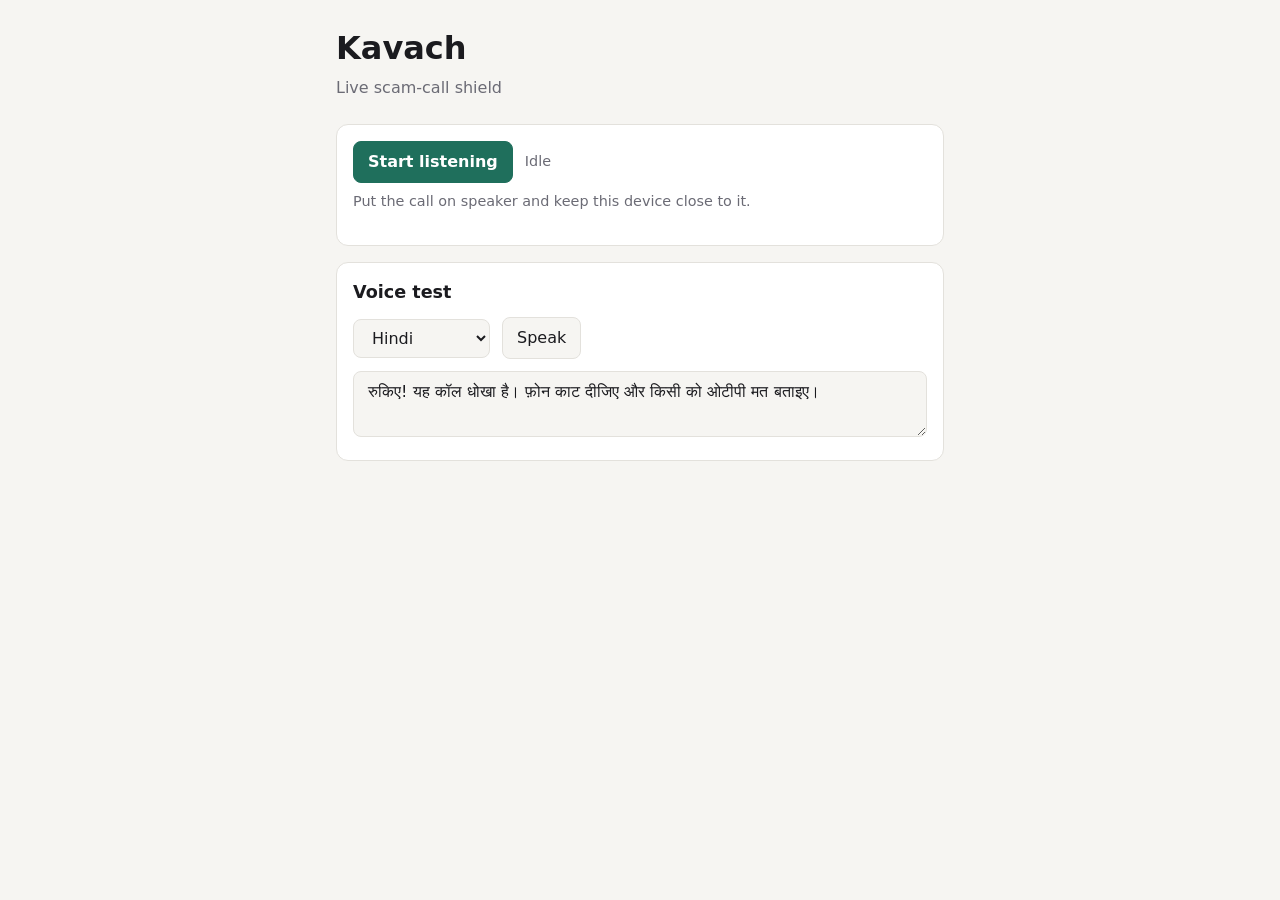
==== frontend/index.html @ e06175d3 "Day 1: live Prisma transcription, Timbre TTS, staged call scripts - FastAPI backend proxying browser" ====
<!doctype html>
<html lang="en">
<head>
  <meta charset="utf-8">
  <meta name="viewport" content="width=device-width, initial-scale=1">
  <title>Kavach</title>
  <link rel="stylesheet" href="style.css">
</head>
<body>
  <main>
    <header>
      <h1>Kavach</h1>
      <p class="tagline">Live scam-call shield</p>
    </header>

    <section class="panel">
      <div class="row">
        <button id="listen" class="primary">Start listening</button>
        <span id="status" class="status">Idle</span>
      </div>
      <p class="hint">Put the call on speaker and keep this device close to it.</p>
      <ol id="transcript" class="transcript"></ol>
    </section>

    <section class="panel">
      <h2>Voice test</h2>
      <div class="row">
        <select id="tts-lang">
          <option value="hi-IN">Hindi</option>
          <option value="hi-en">Hinglish</option>
          <option value="en-IN">English</option>
          <option value="ta-IN">Tamil</option>
          <option value="te-IN">Telugu</option>
          <option value="kn-IN">Kannada</option>
          <option value="ml-IN">Malayalam</option>
          <option value="mr-IN">Marathi</option>
          <option value="bn-IN">Bengali</option>
          <option value="gu-IN">Gujarati</option>
          <option value="pa-IN">Punjabi</option>
        </select>
        <button id="speak">Speak</button>
      </div>
      <textarea id="tts-text" rows="2">रुकिए! यह कॉल धोखा है। फ़ोन काट दीजिए और किसी को ओटीपी मत बताइए।</textarea>
    </section>
  </main>
  <script src="app.js"></script>
</body>
</html>
---- frontend/style.css ----
:root {
  --bg: #f6f5f2;
  --surface: #ffffff;
  --text: #1b1b1f;
  --muted: #6b6b75;
  --border: #e3e1dc;
  --accent: #1f6f5c;
  --danger: #c0392b;
}

@media (prefers-color-scheme: dark) {
  :root {
    --bg: #121214;
    --surface: #1c1c20;
    --text: #ececf0;
    --muted: #9a9aa5;
    --border: #2c2c32;
    --accent: #4fbf9f;
    --danger: #ff6b5b;
  }
}

* { box-sizing: border-box; }

body {
  margin: 0;
  background: var(--bg);
  color: var(--text);
  font: 16px/1.5 system-ui, -apple-system, "Segoe UI", sans-serif;
}

main { max-width: 640px; margin: 0 auto; padding: 24px 16px 48px; }

h1 { margin: 0; font-size: 2rem; }
h2 { margin: 0 0 12px; font-size: 1.1rem; }
.tagline { margin: 4px 0 24px; color: var(--muted); }

.panel {
  background: var(--surface);
  border: 1px solid var(--border);
  border-radius: 12px;
  padding: 16px;
  margin-bottom: 16px;
}

.row { display: flex; gap: 12px; align-items: center; flex-wrap: wrap; }
.hint { color: var(--muted); font-size: 0.9rem; margin: 8px 0 0; }

button, select, textarea {
  font: inherit;
  color: inherit;
  background: var(--bg);
  border: 1px solid var(--border);
  border-radius: 8px;
  padding: 8px 14px;
}
button { cursor: pointer; }
button.primary { background: var(--accent); border-color: var(--accent); color: #fff; font-weight: 600; }
button.primary.live { background: var(--danger); border-color: var(--danger); }
textarea { width: 100%; margin-top: 12px; resize: vertical; }

.status { color: var(--muted); font-size: 0.9rem; }
.status.live { color: var(--accent); }
.status.error { color: var(--danger); }

.transcript { list-style: none; padding: 0; margin: 16px 0 0; max-height: 50vh; overflow-y: auto; }
.transcript li { padding: 8px 0; border-top: 1px solid var(--border); }
.transcript .lang { color: var(--muted); font-size: 0.8rem; margin-right: 8px; }
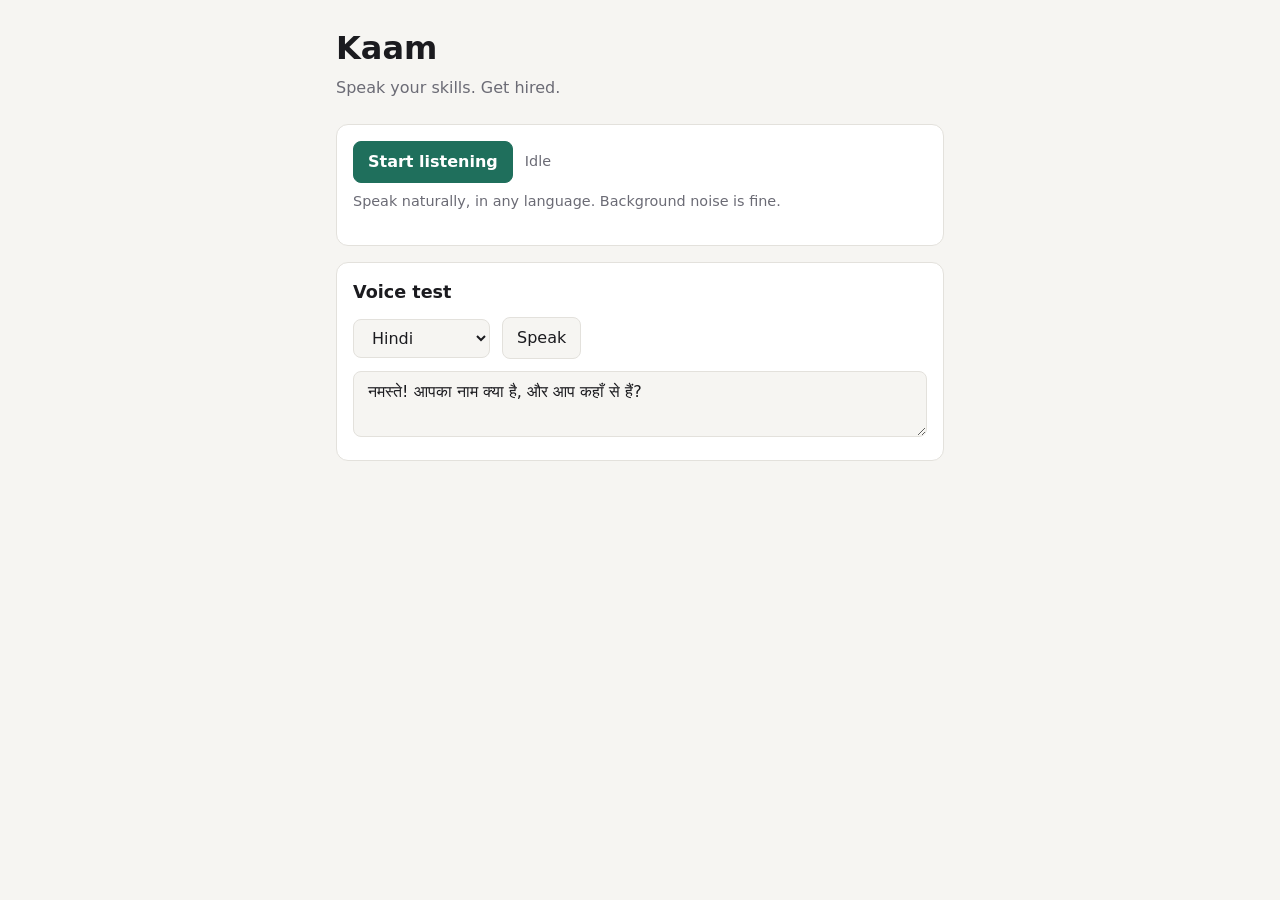
==== commit 4a7adce9: "Rename project to Kaam and remove scam-call content Kaam turns a spoken interview into a resume for " ====
--- a/frontend/index.html
+++ b/frontend/index.html
@@ -3,14 +3,14 @@
 <head>
   <meta charset="utf-8">
   <meta name="viewport" content="width=device-width, initial-scale=1">
-  <title>Kavach</title>
+  <title>Kaam</title>
   <link rel="stylesheet" href="style.css">
 </head>
 <body>
   <main>
     <header>
-      <h1>Kavach</h1>
-      <p class="tagline">Live scam-call shield</p>
+      <h1>Kaam</h1>
+      <p class="tagline">Speak your skills. Get hired.</p>
     </header>
 
     <section class="panel">
@@ -18,7 +18,7 @@
         <button id="listen" class="primary">Start listening</button>
         <span id="status" class="status">Idle</span>
       </div>
-      <p class="hint">Put the call on speaker and keep this device close to it.</p>
+      <p class="hint">Speak naturally, in any language. Background noise is fine.</p>
       <ol id="transcript" class="transcript"></ol>
     </section>
 
@@ -40,7 +40,7 @@
         </select>
         <button id="speak">Speak</button>
       </div>
-      <textarea id="tts-text" rows="2">रुकिए! यह कॉल धोखा है। फ़ोन काट दीजिए और किसी को ओटीपी मत बताइए।</textarea>
+      <textarea id="tts-text" rows="2">नमस्ते! आपका नाम क्या है, और आप कहाँ से हैं?</textarea>
     </section>
   </main>
   <script src="app.js"></script>
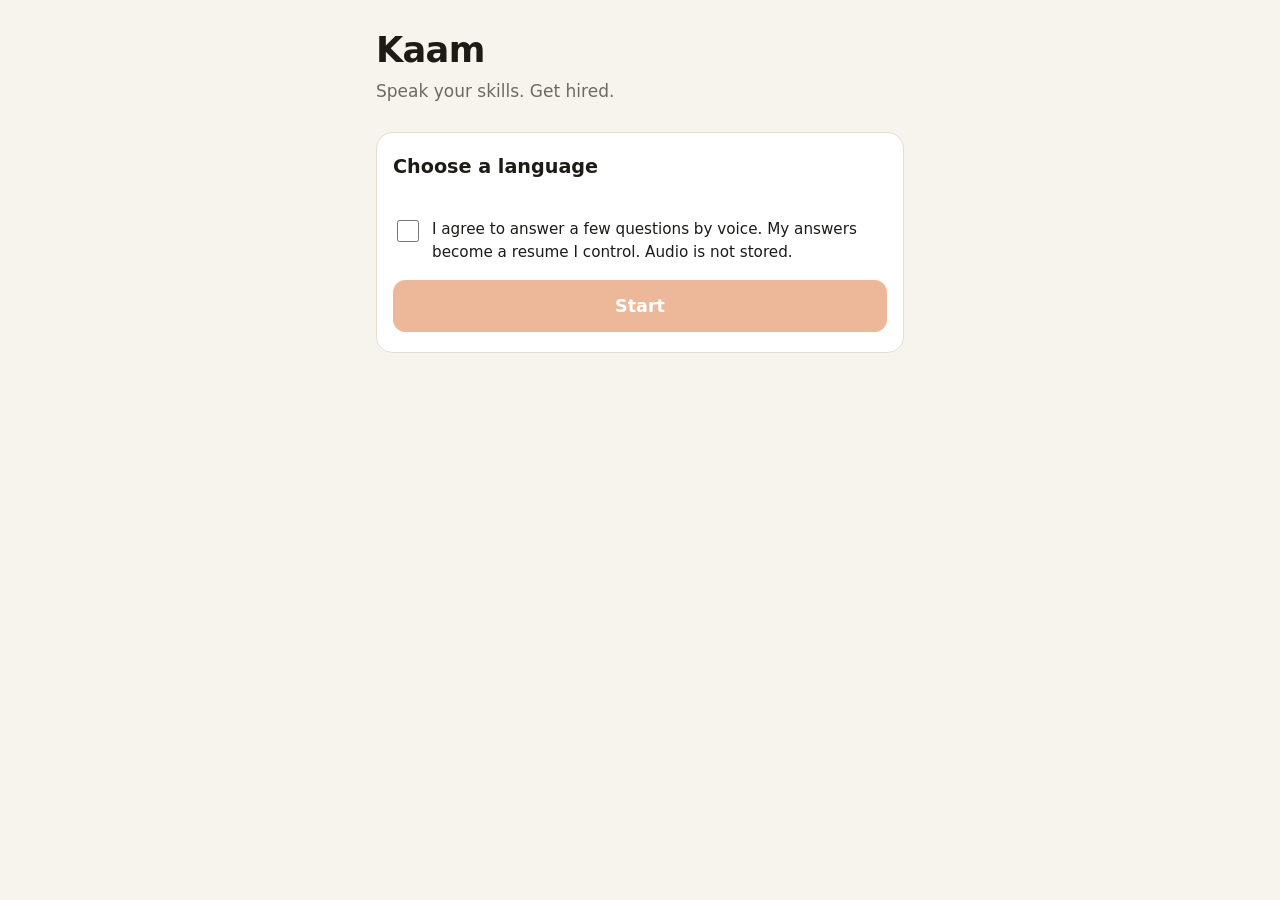
==== commit 60506742: "Add guided voice interview Kaam now asks six questions out loud with Timbre (name, work, history, st" ====
--- a/frontend/index.html
+++ b/frontend/index.html
@@ -13,34 +13,43 @@
       <p class="tagline">Speak your skills. Get hired.</p>
     </header>
 
-    <section class="panel">
-      <div class="row">
-        <button id="listen" class="primary">Start listening</button>
-        <span id="status" class="status">Idle</span>
-      </div>
-      <p class="hint">Speak naturally, in any language. Background noise is fine.</p>
-      <ol id="transcript" class="transcript"></ol>
+    <!-- 1. Pick a language and consent -->
+    <section id="screen-welcome" class="screen">
+      <h2>Choose a language</h2>
+      <div id="languages" class="languages"></div>
+      <label class="consent">
+        <input type="checkbox" id="consent">
+        <span>I agree to answer a few questions by voice. My answers become a resume I control. Audio is not stored.</span>
+      </label>
+      <button id="start" class="primary big" disabled>Start</button>
+      <p id="welcome-error" class="error" hidden></p>
     </section>
 
-    <section class="panel">
-      <h2>Voice test</h2>
+    <!-- 2. The interview -->
+    <section id="screen-interview" class="screen" hidden>
+      <div class="progress"><div id="progress-bar"></div></div>
+      <p id="progress-label" class="muted"></p>
+      <p id="question" class="question"></p>
+      <button id="replay" class="link">Hear the question again</button>
+
+      <div class="mic-row">
+        <span id="mic-dot" class="mic-dot"></span>
+        <span id="mic-status" class="muted">Getting ready…</span>
+      </div>
+      <textarea id="answer" rows="5" placeholder="Your answer appears here as you speak. You can fix mistakes by typing."></textarea>
+
       <div class="row">
-        <select id="tts-lang">
-          <option value="hi-IN">Hindi</option>
-          <option value="hi-en">Hinglish</option>
-          <option value="en-IN">English</option>
-          <option value="ta-IN">Tamil</option>
-          <option value="te-IN">Telugu</option>
-          <option value="kn-IN">Kannada</option>
-          <option value="ml-IN">Malayalam</option>
-          <option value="mr-IN">Marathi</option>
-          <option value="bn-IN">Bengali</option>
-          <option value="gu-IN">Gujarati</option>
-          <option value="pa-IN">Punjabi</option>
-        </select>
-        <button id="speak">Speak</button>
+        <button id="rerecord">Say it again</button>
+        <button id="next" class="primary">Next</button>
       </div>
-      <textarea id="tts-text" rows="2">नमस्ते! आपका नाम क्या है, और आप कहाँ से हैं?</textarea>
+    </section>
+
+    <!-- 3. Review -->
+    <section id="screen-done" class="screen" hidden>
+      <h2>Your answers</h2>
+      <ol id="review" class="review"></ol>
+      <p id="saved" class="muted"></p>
+      <button id="restart">Start over</button>
     </section>
   </main>
   <script src="app.js"></script>
--- a/frontend/style.css
+++ b/frontend/style.css
@@ -1,21 +1,25 @@
 :root {
-  --bg: #f6f5f2;
+  --bg: #f7f4ee;
   --surface: #ffffff;
-  --text: #1b1b1f;
-  --muted: #6b6b75;
-  --border: #e3e1dc;
-  --accent: #1f6f5c;
+  --text: #1d1b16;
+  --muted: #6e6a60;
+  --border: #e4dfd4;
+  --accent: #d9631e;
+  --accent-text: #ffffff;
+  --live: #1f8a5b;
   --danger: #c0392b;
 }
 
 @media (prefers-color-scheme: dark) {
   :root {
-    --bg: #121214;
-    --surface: #1c1c20;
-    --text: #ececf0;
-    --muted: #9a9aa5;
-    --border: #2c2c32;
-    --accent: #4fbf9f;
+    --bg: #14130f;
+    --surface: #1e1c17;
+    --text: #f0ece3;
+    --muted: #a39e92;
+    --border: #2f2c25;
+    --accent: #f08a45;
+    --accent-text: #1a1206;
+    --live: #4cc38a;
     --danger: #ff6b5b;
   }
 }
@@ -26,43 +30,59 @@
   margin: 0;
   background: var(--bg);
   color: var(--text);
-  font: 16px/1.5 system-ui, -apple-system, "Segoe UI", sans-serif;
+  font: 17px/1.5 system-ui, -apple-system, "Segoe UI", "Noto Sans", sans-serif;
 }
 
-main { max-width: 640px; margin: 0 auto; padding: 24px 16px 48px; }
+main { max-width: 560px; margin: 0 auto; padding: 24px 16px 48px; }
 
-h1 { margin: 0; font-size: 2rem; }
-h2 { margin: 0 0 12px; font-size: 1.1rem; }
-.tagline { margin: 4px 0 24px; color: var(--muted); }
+h1 { margin: 0; font-size: 2.2rem; letter-spacing: -0.02em; }
+h2 { margin: 0 0 16px; font-size: 1.2rem; }
+.tagline { margin: 2px 0 28px; color: var(--muted); }
+.muted { color: var(--muted); font-size: 0.9rem; }
+.error { color: var(--danger); }
 
-.panel {
+.screen {
   background: var(--surface);
   border: 1px solid var(--border);
-  border-radius: 12px;
-  padding: 16px;
-  margin-bottom: 16px;
+  border-radius: 16px;
+  padding: 20px 16px;
 }
 
-.row { display: flex; gap: 12px; align-items: center; flex-wrap: wrap; }
-.hint { color: var(--muted); font-size: 0.9rem; margin: 8px 0 0; }
-
-button, select, textarea {
+button, textarea {
   font: inherit;
   color: inherit;
   background: var(--bg);
   border: 1px solid var(--border);
-  border-radius: 8px;
-  padding: 8px 14px;
+  border-radius: 12px;
+  padding: 12px 16px;
 }
-button { cursor: pointer; }
-button.primary { background: var(--accent); border-color: var(--accent); color: #fff; font-weight: 600; }
-button.primary.live { background: var(--danger); border-color: var(--danger); }
-textarea { width: 100%; margin-top: 12px; resize: vertical; }
+button { cursor: pointer; min-height: 48px; }
+button:disabled { opacity: 0.45; cursor: default; }
+button.primary { background: var(--accent); border-color: var(--accent); color: var(--accent-text); font-weight: 600; }
+button.big { width: 100%; font-size: 1.1rem; margin-top: 16px; }
+button.link { background: none; border: none; padding: 4px 0; min-height: 0; color: var(--accent); text-decoration: underline; }
 
-.status { color: var(--muted); font-size: 0.9rem; }
-.status.live { color: var(--accent); }
-.status.error { color: var(--danger); }
+.languages { display: grid; grid-template-columns: repeat(auto-fill, minmax(140px, 1fr)); gap: 10px; }
+.languages button { font-size: 1.15rem; }
+.languages button[aria-pressed="true"] { border-color: var(--accent); box-shadow: 0 0 0 2px var(--accent) inset; }
 
-.transcript { list-style: none; padding: 0; margin: 16px 0 0; max-height: 50vh; overflow-y: auto; }
-.transcript li { padding: 8px 0; border-top: 1px solid var(--border); }
-.transcript .lang { color: var(--muted); font-size: 0.8rem; margin-right: 8px; }
+.consent { display: flex; gap: 10px; align-items: flex-start; margin-top: 20px; font-size: 0.95rem; }
+.consent input { width: 22px; height: 22px; margin-top: 2px; flex: none; }
+
+.progress { height: 6px; background: var(--border); border-radius: 3px; overflow: hidden; }
+#progress-bar { height: 100%; width: 0; background: var(--accent); transition: width 0.3s; }
+.question { font-size: 1.45rem; line-height: 1.35; font-weight: 600; margin: 16px 0 4px; }
+
+.mic-row { display: flex; align-items: center; gap: 10px; margin: 20px 0 8px; }
+.mic-dot { width: 14px; height: 14px; border-radius: 50%; background: var(--border); flex: none; }
+.mic-dot.live { background: var(--live); animation: pulse 1.2s infinite; }
+@keyframes pulse { 50% { opacity: 0.35; } }
+
+textarea { width: 100%; resize: vertical; }
+
+.row { display: flex; gap: 10px; margin-top: 14px; }
+.row button { flex: 1; }
+
+.review { padding-left: 20px; margin: 0 0 16px; }
+.review li { margin-bottom: 14px; }
+.review .q { color: var(--muted); font-size: 0.9rem; }
